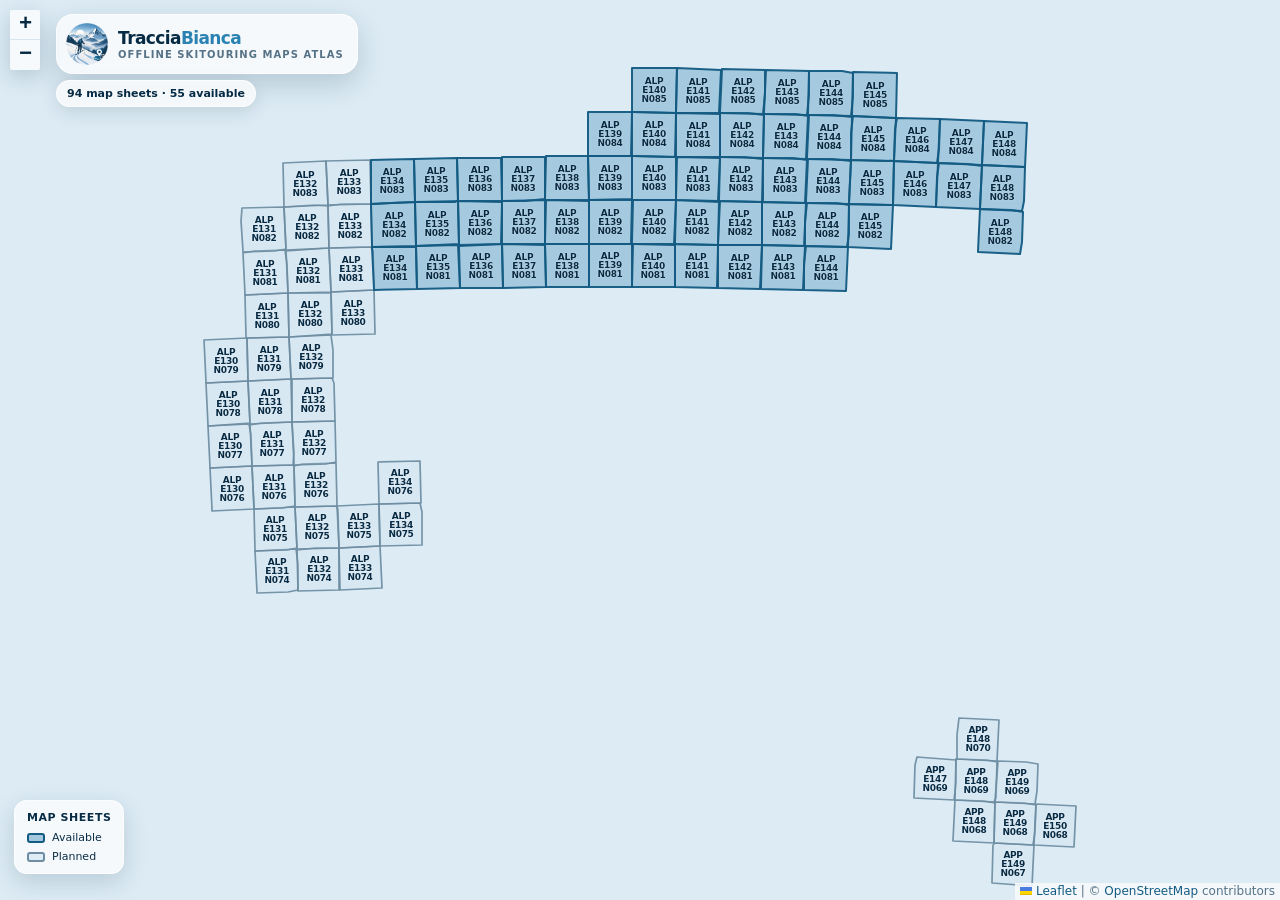
==== docs/index.html @ 2f518b15 "Updated Atlas extent, additional cells for western alps and central appennini, prepared for future w" ====
<!doctype html>
<html lang="en">
<head>
  <meta charset="utf-8">
  <meta name="viewport" content="width=device-width, initial-scale=1, viewport-fit=cover">
  <meta name="theme-color" content="#062A43">
  <meta name="description" content="Explore and download TracciaBianca offline ski touring maps across Italy.">
  <title>TracciaBianca Interactive Map</title>
  <link rel="icon" href="./assets/TracciaBianca_LogoCirlce.png" type="image/png">
  <link rel="stylesheet" href="./vendor/leaflet/leaflet.css">
  <link rel="stylesheet" href="./app.css?v=20261029-7">
</head>
<body>
  <a class="skip-link" href="#map">Skip to the map</a>
  <main class="app" id="app">
    <section class="map-shell" aria-label="TracciaBianca atlas map">
      <div id="map" tabindex="0" aria-label="Interactive map of TracciaBianca map sheets"></div>

      <header class="brand-panel" aria-label="TracciaBianca">
        <img src="./assets/TracciaBianca_LogoCirlce.png" alt="" width="42" height="42">
        <div>
          <p class="wordmark"><span>Traccia</span>Bianca</p>
          <p class="brand-subtitle">Offline Skitouring Maps Atlas</p>
        </div>
      </header>

      <div class="atlas-summary" id="atlas-summary" aria-live="polite">Loading atlas…</div>

      <section class="legend" aria-label="Map legend">
        <h2>Map sheets</h2>
        <div><span class="legend-swatch available"></span>Available</div>
        <div><span class="legend-swatch pending"></span>Planned</div>
      </section>

      <div class="loading-state" id="loading-state" role="status">
        <span class="spinner" aria-hidden="true"></span>
        <span>Loading the map atlas…</span>
      </div>

      <div class="error-state" id="error-state" role="alert" hidden>
        <strong>The atlas could not be loaded.</strong>
        <span>Please refresh the page or try again later.</span>
      </div>
    </section>

    <aside class="details-panel" id="details-panel" aria-labelledby="details-title" aria-hidden="true">
      <div class="panel-handle" aria-hidden="true"></div>
      <button class="close-button" id="close-panel" type="button" aria-label="Close map-sheet details">
        <span aria-hidden="true">×</span>
      </button>

      <div class="details-content">
        <p class="eyebrow">Selected map sheet</p>
        <h1 id="details-title">Map-sheet details</h1>
        <p class="locality" id="details-locality"></p>
        <span class="status-badge" id="details-status"></span>

        <dl class="metadata-list">
          <div><dt>MBTiles coverage</dt><dd>35 × 35 km</dd></div>
          <div><dt>Edition</dt><dd id="details-edition">—</dd></div>
          <div><dt>Zoom range</dt><dd id="details-zoom">—</dd></div>
          <div><dt>File</dt><dd id="details-file">—</dd></div>
          <div><dt>Download size</dt><dd id="details-size">—</dd></div>
        </dl>

        <section class="checksum-block" id="checksum-block" hidden>
          <div class="checksum-heading">
            <h2>SHA-256</h2>
            <button id="copy-checksum" type="button">Copy</button>
          </div>
          <code id="details-checksum"></code>
          <p class="copy-feedback" id="copy-feedback" aria-live="polite"></p>
        </section>

        <a class="download-button" id="download-button" target="_blank" rel="noopener" hidden>
          Download MBTiles
          <span aria-hidden="true">↗</span>
        </a>
        <p class="unavailable-message" id="unavailable-message" hidden>
          Download not available yet. This map sheet is still being prepared.
        </p>
      </div>
    </aside>
  </main>

  <noscript>This interactive map requires JavaScript.</noscript>
  <script src="./vendor/leaflet/leaflet.js"></script>
  <script src="./app.js?v=20261029-6"></script>
</body>
</html>
---- docs/vendor/leaflet/leaflet.css ----
/* required styles */

.leaflet-pane,
.leaflet-tile,
.leaflet-marker-icon,
.leaflet-marker-shadow,
.leaflet-tile-container,
.leaflet-pane > svg,
.leaflet-pane > canvas,
.leaflet-zoom-box,
.leaflet-image-layer,
.leaflet-layer {
	position: absolute;
	left: 0;
	top: 0;
	}
.leaflet-container {
	overflow: hidden;
	}
.leaflet-tile,
.leaflet-marker-icon,
.leaflet-marker-shadow {
	-webkit-user-select: none;
	   -moz-user-select: none;
	        user-select: none;
	  -webkit-user-drag: none;
	}
/* Prevents IE11 from highlighting tiles in blue */
.leaflet-tile::selection {
	background: transparent;
}
/* Safari renders non-retina tile on retina better with this, but Chrome is worse */
.leaflet-safari .leaflet-tile {
	image-rendering: -webkit-optimize-contrast;
	}
/* hack that prevents hw layers "stretching" when loading new tiles */
.leaflet-safari .leaflet-tile-container {
	width: 1600px;
	height: 1600px;
	-webkit-transform-origin: 0 0;
	}
.leaflet-marker-icon,
.leaflet-marker-shadow {
	display: block;
	}
/* .leaflet-container svg: reset svg max-width decleration shipped in Joomla! (joomla.org) 3.x */
/* .leaflet-container img: map is broken in FF if you have max-width: 100% on tiles */
.leaflet-container .leaflet-overlay-pane svg {
	max-width: none !important;
	max-height: none !important;
	}
.leaflet-container .leaflet-marker-pane img,
.leaflet-container .leaflet-shadow-pane img,
.leaflet-container .leaflet-tile-pane img,
.leaflet-container img.leaflet-image-layer,
.leaflet-container .leaflet-tile {
	max-width: none !important;
	max-height: none !important;
	width: auto;
	padding: 0;
	}

.leaflet-container img.leaflet-tile {
	/* See: https://bugs.chromium.org/p/chromium/issues/detail?id=600120 */
	mix-blend-mode: plus-lighter;
}

.leaflet-container.leaflet-touch-zoom {
	-ms-touch-action: pan-x pan-y;
	touch-action: pan-x pan-y;
	}
.leaflet-container.leaflet-touch-drag {
	-ms-touch-action: pinch-zoom;
	/* Fallback for FF which doesn't support pinch-zoom */
	touch-action: none;
	touch-action: pinch-zoom;
}
.leaflet-container.leaflet-touch-drag.leaflet-touch-zoom {
	-ms-touch-action: none;
	touch-action: none;
}
.leaflet-container {
	-webkit-tap-highlight-color: transparent;
}
.leaflet-container a {
	-webkit-tap-highlight-color: rgba(51, 181, 229, 0.4);
}
.leaflet-tile {
	filter: inherit;
	visibility: hidden;
	}
.leaflet-tile-loaded {
	visibility: inherit;
	}
.leaflet-zoom-box {
	width: 0;
	height: 0;
	-moz-box-sizing: border-box;
	     box-sizing: border-box;
	z-index: 800;
	}
/* workaround for https://bugzilla.mozilla.org/show_bug.cgi?id=888319 */
.leaflet-overlay-pane svg {
	-moz-user-select: none;
	}

.leaflet-pane         { z-index: 400; }

.leaflet-tile-pane    { z-index: 200; }
.leaflet-overlay-pane { z-index: 400; }
.leaflet-shadow-pane  { z-index: 500; }
.leaflet-marker-pane  { z-index: 600; }
.leaflet-tooltip-pane   { z-index: 650; }
.leaflet-popup-pane   { z-index: 700; }

.leaflet-map-pane canvas { z-index: 100; }
.leaflet-map-pane svg    { z-index: 200; }

.leaflet-vml-shape {
	width: 1px;
	height: 1px;
	}
.lvml {
	behavior: url(#default#VML);
	display: inline-block;
	position: absolute;
	}


/* control positioning */

.leaflet-control {
	position: relative;
	z-index: 800;
	pointer-events: visiblePainted; /* IE 9-10 doesn't have auto */
	pointer-events: auto;
	}
.leaflet-top,
.leaflet-bottom {
	position: absolute;
	z-index: 1000;
	pointer-events: none;
	}
.leaflet-top {
	top: 0;
	}
.leaflet-right {
	right: 0;
	}
.leaflet-bottom {
	bottom: 0;
	}
.leaflet-left {
	left: 0;
	}
.leaflet-control {
	float: left;
	clear: both;
	}
.leaflet-right .leaflet-control {
	float: right;
	}
.leaflet-top .leaflet-control {
	margin-top: 10px;
	}
.leaflet-bottom .leaflet-control {
	margin-bottom: 10px;
	}
.leaflet-left .leaflet-control {
	margin-left: 10px;
	}
.leaflet-right .leaflet-control {
	margin-right: 10px;
	}


/* zoom and fade animations */

.leaflet-fade-anim .leaflet-popup {
	opacity: 0;
	-webkit-transition: opacity 0.2s linear;
	   -moz-transition: opacity 0.2s linear;
	        transition: opacity 0.2s linear;
	}
.leaflet-fade-anim .leaflet-map-pane .leaflet-popup {
	opacity: 1;
	}
.leaflet-zoom-animated {
	-webkit-transform-origin: 0 0;
	    -ms-transform-origin: 0 0;
	        transform-origin: 0 0;
	}
svg.leaflet-zoom-animated {
	will-change: transform;
}

.leaflet-zoom-anim .leaflet-zoom-animated {
	-webkit-transition: -webkit-transform 0.25s cubic-bezier(0,0,0.25,1);
	   -moz-transition:    -moz-transform 0.25s cubic-bezier(0,0,0.25,1);
	        transition:         transform 0.25s cubic-bezier(0,0,0.25,1);
	}
.leaflet-zoom-anim .leaflet-tile,
.leaflet-pan-anim .leaflet-tile {
	-webkit-transition: none;
	   -moz-transition: none;
	        transition: none;
	}

.leaflet-zoom-anim .leaflet-zoom-hide {
	visibility: hidden;
	}


/* cursors */

.leaflet-interactive {
	cursor: pointer;
	}
.leaflet-grab {
	cursor: -webkit-grab;
	cursor:    -moz-grab;
	cursor:         grab;
	}
.leaflet-crosshair,
.leaflet-crosshair .leaflet-interactive {
	cursor: crosshair;
	}
.leaflet-popup-pane,
.leaflet-control {
	cursor: auto;
	}
.leaflet-dragging .leaflet-grab,
.leaflet-dragging .leaflet-grab .leaflet-interactive,
.leaflet-dragging .leaflet-marker-draggable {
	cursor: move;
	cursor: -webkit-grabbing;
	cursor:    -moz-grabbing;
	cursor:         grabbing;
	}

/* marker & overlays interactivity */
.leaflet-marker-icon,
.leaflet-marker-shadow,
.leaflet-image-layer,
.leaflet-pane > svg path,
.leaflet-tile-container {
	pointer-events: none;
	}

.leaflet-marker-icon.leaflet-interactive,
.leaflet-image-layer.leaflet-interactive,
.leaflet-pane > svg path.leaflet-interactive,
svg.leaflet-image-layer.leaflet-interactive path {
	pointer-events: visiblePainted; /* IE 9-10 doesn't have auto */
	pointer-events: auto;
	}

/* visual tweaks */

.leaflet-container {
	background: #ddd;
	outline-offset: 1px;
	}
.leaflet-container a {
	color: #0078A8;
	}
.leaflet-zoom-box {
	border: 2px dotted #38f;
	background: rgba(255,255,255,0.5);
	}


/* general typography */
.leaflet-container {
	font-family: "Helvetica Neue", Arial, Helvetica, sans-serif;
	font-size: 12px;
	font-size: 0.75rem;
	line-height: 1.5;
	}


/* general toolbar styles */

.leaflet-bar {
	box-shadow: 0 1px 5px rgba(0,0,0,0.65);
	border-radius: 4px;
	}
.leaflet-bar a {
	background-color: #fff;
	border-bottom: 1px solid #ccc;
	width: 26px;
	height: 26px;
	line-height: 26px;
	display: block;
	text-align: center;
	text-decoration: none;
	color: black;
	}
.leaflet-bar a,
.leaflet-control-layers-toggle {
	background-position: 50% 50%;
	background-repeat: no-repeat;
	display: block;
	}
.leaflet-bar a:hover,
.leaflet-bar a:focus {
	background-color: #f4f4f4;
	}
.leaflet-bar a:first-child {
	border-top-left-radius: 4px;
	border-top-right-radius: 4px;
	}
.leaflet-bar a:last-child {
	border-bottom-left-radius: 4px;
	border-bottom-right-radius: 4px;
	border-bottom: none;
	}
.leaflet-bar a.leaflet-disabled {
	cursor: default;
	background-color: #f4f4f4;
	color: #bbb;
	}

.leaflet-touch .leaflet-bar a {
	width: 30px;
	height: 30px;
	line-height: 30px;
	}
.leaflet-touch .leaflet-bar a:first-child {
	border-top-left-radius: 2px;
	border-top-right-radius: 2px;
	}
.leaflet-touch .leaflet-bar a:last-child {
	border-bottom-left-radius: 2px;
	border-bottom-right-radius: 2px;
	}

/* zoom control */

.leaflet-control-zoom-in,
.leaflet-control-zoom-out {
	font: bold 18px 'Lucida Console', Monaco, monospace;
	text-indent: 1px;
	}

.leaflet-touch .leaflet-control-zoom-in, .leaflet-touch .leaflet-control-zoom-out  {
	font-size: 22px;
	}


/* layers control */

.leaflet-control-layers {
	box-shadow: 0 1px 5px rgba(0,0,0,0.4);
	background: #fff;
	border-radius: 5px;
	}
.leaflet-control-layers-toggle {
	background-image: url(images/layers.png);
	width: 36px;
	height: 36px;
	}
.leaflet-retina .leaflet-control-layers-toggle {
	background-image: url(images/layers-2x.png);
	background-size: 26px 26px;
	}
.leaflet-touch .leaflet-control-layers-toggle {
	width: 44px;
	height: 44px;
	}
.leaflet-control-layers .leaflet-control-layers-list,
.leaflet-control-layers-expanded .leaflet-control-layers-toggle {
	display: none;
	}
.leaflet-control-layers-expanded .leaflet-control-layers-list {
	display: block;
	position: relative;
	}
.leaflet-control-layers-expanded {
	padding: 6px 10px 6px 6px;
	color: #333;
	background: #fff;
	}
.leaflet-control-layers-scrollbar {
	overflow-y: scroll;
	overflow-x: hidden;
	padding-right: 5px;
	}
.leaflet-control-layers-selector {
	margin-top: 2px;
	position: relative;
	top: 1px;
	}
.leaflet-control-layers label {
	display: block;
	font-size: 13px;
	font-size: 1.08333em;
	}
.leaflet-control-layers-separator {
	height: 0;
	border-top: 1px solid #ddd;
	margin: 5px -10px 5px -6px;
	}

/* Default icon URLs */
.leaflet-default-icon-path { /* used only in path-guessing heuristic, see L.Icon.Default */
	background-image: url(images/marker-icon.png);
	}


/* attribution and scale controls */

.leaflet-container .leaflet-control-attribution {
	background: #fff;
	background: rgba(255, 255, 255, 0.8);
	margin: 0;
	}
.leaflet-control-attribution,
.leaflet-control-scale-line {
	padding: 0 5px;
	color: #333;
	line-height: 1.4;
	}
.leaflet-control-attribution a {
	text-decoration: none;
	}
.leaflet-control-attribution a:hover,
.leaflet-control-attribution a:focus {
	text-decoration: underline;
	}
.leaflet-attribution-flag {
	display: inline !important;
	vertical-align: baseline !important;
	width: 1em;
	height: 0.6669em;
	}
.leaflet-left .leaflet-control-scale {
	margin-left: 5px;
	}
.leaflet-bottom .leaflet-control-scale {
	margin-bottom: 5px;
	}
.leaflet-control-scale-line {
	border: 2px solid #777;
	border-top: none;
	line-height: 1.1;
	padding: 2px 5px 1px;
	white-space: nowrap;
	-moz-box-sizing: border-box;
	     box-sizing: border-box;
	background: rgba(255, 255, 255, 0.8);
	text-shadow: 1px 1px #fff;
	}
.leaflet-control-scale-line:not(:first-child) {
	border-top: 2px solid #777;
	border-bottom: none;
	margin-top: -2px;
	}
.leaflet-control-scale-line:not(:first-child):not(:last-child) {
	border-bottom: 2px solid #777;
	}

.leaflet-touch .leaflet-control-attribution,
.leaflet-touch .leaflet-control-layers,
.leaflet-touch .leaflet-bar {
	box-shadow: none;
	}
.leaflet-touch .leaflet-control-layers,
.leaflet-touch .leaflet-bar {
	border: 2px solid rgba(0,0,0,0.2);
	background-clip: padding-box;
	}


/* popup */

.leaflet-popup {
	position: absolute;
	text-align: center;
	margin-bottom: 20px;
	}
.leaflet-popup-content-wrapper {
	padding: 1px;
	text-align: left;
	border-radius: 12px;
	}
.leaflet-popup-content {
	margin: 13px 24px 13px 20px;
	line-height: 1.3;
	font-size: 13px;
	font-size: 1.08333em;
	min-height: 1px;
	}
.leaflet-popup-content p {
	margin: 17px 0;
	margin: 1.3em 0;
	}
.leaflet-popup-tip-container {
	width: 40px;
	height: 20px;
	position: absolute;
	left: 50%;
	margin-top: -1px;
	margin-left: -20px;
	overflow: hidden;
	pointer-events: none;
	}
.leaflet-popup-tip {
	width: 17px;
	height: 17px;
	padding: 1px;

	margin: -10px auto 0;
	pointer-events: auto;

	-webkit-transform: rotate(45deg);
	   -moz-transform: rotate(45deg);
	    -ms-transform: rotate(45deg);
	        transform: rotate(45deg);
	}
.leaflet-popup-content-wrapper,
.leaflet-popup-tip {
	background: white;
	color: #333;
	box-shadow: 0 3px 14px rgba(0,0,0,0.4);
	}
.leaflet-container a.leaflet-popup-close-button {
	position: absolute;
	top: 0;
	right: 0;
	border: none;
	text-align: center;
	width: 24px;
	height: 24px;
	font: 16px/24px Tahoma, Verdana, sans-serif;
	color: #757575;
	text-decoration: none;
	background: transparent;
	}
.leaflet-container a.leaflet-popup-close-button:hover,
.leaflet-container a.leaflet-popup-close-button:focus {
	color: #585858;
	}
.leaflet-popup-scrolled {
	overflow: auto;
	}

.leaflet-oldie .leaflet-popup-content-wrapper {
	-ms-zoom: 1;
	}
.leaflet-oldie .leaflet-popup-tip {
	width: 24px;
	margin: 0 auto;

	-ms-filter: "progid:DXImageTransform.Microsoft.Matrix(M11=0.70710678, M12=0.70710678, M21=-0.70710678, M22=0.70710678)";
	filter: progid:DXImageTransform.Microsoft.Matrix(M11=0.70710678, M12=0.70710678, M21=-0.70710678, M22=0.70710678);
	}

.leaflet-oldie .leaflet-control-zoom,
.leaflet-oldie .leaflet-control-layers,
.leaflet-oldie .leaflet-popup-content-wrapper,
.leaflet-oldie .leaflet-popup-tip {
	border: 1px solid #999;
	}


/* div icon */

.leaflet-div-icon {
	background: #fff;
	border: 1px solid #666;
	}


/* Tooltip */
/* Base styles for the element that has a tooltip */
.leaflet-tooltip {
	position: absolute;
	padding: 6px;
	background-color: #fff;
	border: 1px solid #fff;
	border-radius: 3px;
	color: #222;
	white-space: nowrap;
	-webkit-user-select: none;
	-moz-user-select: none;
	-ms-user-select: none;
	user-select: none;
	pointer-events: none;
	box-shadow: 0 1px 3px rgba(0,0,0,0.4);
	}
.leaflet-tooltip.leaflet-interactive {
	cursor: pointer;
	pointer-events: auto;
	}
.leaflet-tooltip-top:before,
.leaflet-tooltip-bottom:before,
.leaflet-tooltip-left:before,
.leaflet-tooltip-right:before {
	position: absolute;
	pointer-events: none;
	border: 6px solid transparent;
	background: transparent;
	content: "";
	}

/* Directions */

.leaflet-tooltip-bottom {
	margin-top: 6px;
}
.leaflet-tooltip-top {
	margin-top: -6px;
}
.leaflet-tooltip-bottom:before,
.leaflet-tooltip-top:before {
	left: 50%;
	margin-left: -6px;
	}
.leaflet-tooltip-top:before {
	bottom: 0;
	margin-bottom: -12px;
	border-top-color: #fff;
	}
.leaflet-tooltip-bottom:before {
	top: 0;
	margin-top: -12px;
	margin-left: -6px;
	border-bottom-color: #fff;
	}
.leaflet-tooltip-left {
	margin-left: -6px;
}
.leaflet-tooltip-right {
	margin-left: 6px;
}
.leaflet-tooltip-left:before,
.leaflet-tooltip-right:before {
	top: 50%;
	margin-top: -6px;
	}
.leaflet-tooltip-left:before {
	right: 0;
	margin-right: -12px;
	border-left-color: #fff;
	}
.leaflet-tooltip-right:before {
	left: 0;
	margin-left: -12px;
	border-right-color: #fff;
	}

/* Printing */

@media print {
	/* Prevent printers from removing background-images of controls. */
	.leaflet-control {
		-webkit-print-color-adjust: exact;
		print-color-adjust: exact;
		}
	}
---- docs/app.css ----
:root {
  --deep-navy: #062a43;
  --mountain-blue: #145b83;
  --alpine-blue: #2a82b3;
  --sky-blue: #73acd1;
  --ice-blue: #c9e1f1;
  --snow-white: #f8fafc;
  --dark-text: #082c45;
  --muted-text: #557287;
  --line: #d6e5ee;
  --panel-width: 380px;
  color-scheme: light;
  font-family: Inter, ui-sans-serif, system-ui, -apple-system, BlinkMacSystemFont, "Segoe UI", sans-serif;
}

* { box-sizing: border-box; }

[hidden] { display: none !important; }

html,
body {
  width: 100%;
  height: 100%;
  margin: 0;
  overflow: hidden;
  background: var(--deep-navy);
  color: var(--dark-text);
}

button,
a { font: inherit; }

.skip-link {
  position: fixed;
  z-index: 5000;
  top: 8px;
  left: 8px;
  padding: 10px 14px;
  border-radius: 10px;
  color: var(--snow-white);
  background: var(--deep-navy);
  transform: translateY(-160%);
  transition: transform 160ms ease;
}

.skip-link:focus { transform: translateY(0); }

.app {
  display: grid;
  grid-template-columns: minmax(0, 1fr) 0;
  width: 100%;
  height: 100%;
  min-height: 440px;
  transition: grid-template-columns 220ms ease;
}

.app.panel-open { grid-template-columns: minmax(0, 1fr) var(--panel-width); }

.map-shell {
  position: relative;
  min-width: 0;
  min-height: 0;
  overflow: hidden;
  background: var(--ice-blue);
}

#map {
  position: absolute;
  inset: 0;
  width: 100%;
  height: 100%;
  background: #dcebf4;
}

#map:focus-visible {
  outline: 3px solid var(--sky-blue);
  outline-offset: -3px;
}

.brand-panel {
  position: absolute;
  z-index: 800;
  top: max(14px, env(safe-area-inset-top));
  left: max(56px, calc(14px + env(safe-area-inset-left)));
  display: flex;
  align-items: center;
  gap: 10px;
  min-width: 210px;
  padding: 8px 13px 8px 9px;
  border: 1px solid rgb(255 255 255 / 78%);
  border-radius: 17px;
  background: rgb(248 250 252 / 94%);
  box-shadow: 0 10px 28px rgb(6 42 67 / 18%);
  backdrop-filter: blur(10px);
}

.brand-panel img { flex: none; }

.wordmark,
.brand-subtitle { margin: 0; }

.wordmark {
  color: var(--alpine-blue);
  font-size: 17px;
  font-weight: 760;
  letter-spacing: -.035em;
}

.wordmark span { color: var(--deep-navy); }

.brand-subtitle {
  margin-top: 1px;
  color: var(--muted-text);
  font-size: 10px;
  font-weight: 700;
  letter-spacing: .105em;
  text-transform: uppercase;
}

.atlas-summary {
  position: absolute;
  z-index: 800;
  top: max(80px, calc(80px + env(safe-area-inset-top)));
  left: max(56px, calc(14px + env(safe-area-inset-left)));
  padding: 6px 10px;
  border: 1px solid rgb(255 255 255 / 70%);
  border-radius: 999px;
  color: var(--deep-navy);
  background: rgb(248 250 252 / 91%);
  box-shadow: 0 6px 18px rgb(6 42 67 / 12%);
  font-size: 11px;
  font-weight: 700;
  pointer-events: none;
}

.legend {
  position: absolute;
  z-index: 800;
  bottom: max(26px, calc(14px + env(safe-area-inset-bottom)));
  left: max(14px, env(safe-area-inset-left));
  display: grid;
  gap: 6px;
  padding: 10px 12px;
  border: 1px solid rgb(255 255 255 / 78%);
  border-radius: 13px;
  color: var(--dark-text);
  background: rgb(248 250 252 / 94%);
  box-shadow: 0 8px 24px rgb(6 42 67 / 16%);
  font-size: 11px;
  backdrop-filter: blur(8px);
}

.legend h2 {
  margin: 0 0 1px;
  font-size: 11px;
  letter-spacing: .05em;
  text-transform: uppercase;
}

.legend div { display: flex; align-items: center; gap: 7px; }

.legend-swatch {
  width: 18px;
  height: 10px;
  border: 2px solid var(--mountain-blue);
  border-radius: 3px;
}

.legend-swatch.available { background: rgb(42 130 179 / 42%); }
.legend-swatch.pending { border-color: #6d8ca1; background: rgb(201 225 241 / 58%); }

.loading-state,
.error-state {
  position: absolute;
  z-index: 900;
  top: 50%;
  left: 50%;
  display: flex;
  align-items: center;
  gap: 11px;
  max-width: min(360px, calc(100% - 32px));
  padding: 14px 18px;
  border: 1px solid rgb(255 255 255 / 80%);
  border-radius: 16px;
  background: rgb(248 250 252 / 96%);
  box-shadow: 0 18px 50px rgb(6 42 67 / 22%);
  transform: translate(-50%, -50%);
}

.spinner {
  width: 20px;
  height: 20px;
  border: 3px solid var(--ice-blue);
  border-top-color: var(--alpine-blue);
  border-radius: 50%;
  animation: spin 800ms linear infinite;
}

@keyframes spin { to { transform: rotate(360deg); } }

.error-state { flex-direction: column; align-items: flex-start; color: var(--deep-navy); }
.error-state span { color: var(--muted-text); font-size: 13px; }

.details-panel {
  position: relative;
  z-index: 1200;
  min-width: 0;
  height: 100%;
  overflow: hidden auto;
  border-left: 1px solid var(--line);
  background: var(--snow-white);
  box-shadow: -12px 0 30px rgb(6 42 67 / 13%);
  opacity: 0;
  transform: translateX(32px);
  visibility: hidden;
  transition: opacity 180ms ease, transform 220ms ease, visibility 220ms;
}

.app.panel-open .details-panel {
  opacity: 1;
  transform: translateX(0);
  visibility: visible;
}

.details-content { padding: 44px 30px 36px; }

.close-button {
  position: absolute;
  z-index: 2;
  top: 13px;
  right: 14px;
  display: grid;
  place-items: center;
  width: 34px;
  height: 34px;
  padding: 0;
  border: 1px solid var(--line);
  border-radius: 50%;
  color: var(--deep-navy);
  background: #fff;
  cursor: pointer;
}

.close-button span { margin-top: -2px; font-size: 25px; line-height: 1; }
.close-button:hover { background: var(--ice-blue); }

button:focus-visible,
a:focus-visible,
.map-sheet:focus-visible {
  outline: 3px solid var(--sky-blue);
  outline-offset: 3px;
}

.eyebrow {
  margin: 0 0 9px;
  color: var(--alpine-blue);
  font-size: 11px;
  font-weight: 800;
  letter-spacing: .12em;
  text-transform: uppercase;
}

.details-content h1 {
  max-width: 300px;
  margin: 0;
  color: var(--deep-navy);
  font-size: clamp(22px, 2.2vw, 29px);
  line-height: 1.08;
  letter-spacing: -.035em;
  overflow-wrap: anywhere;
}

.locality {
  margin: 8px 0 12px;
  color: var(--mountain-blue);
  font-size: 17px;
  font-weight: 650;
}

.status-badge {
  display: inline-flex;
  align-items: center;
  padding: 5px 9px;
  border-radius: 999px;
  color: var(--mountain-blue);
  background: var(--ice-blue);
  font-size: 11px;
  font-weight: 800;
  letter-spacing: .04em;
  text-transform: uppercase;
}

.status-badge.is-published { color: #fff; background: var(--alpine-blue); }

.metadata-list { margin: 26px 0; border-top: 1px solid var(--line); }

.metadata-list div {
  display: grid;
  grid-template-columns: 132px minmax(0, 1fr);
  gap: 12px;
  padding: 11px 0;
  border-bottom: 1px solid var(--line);
}

.metadata-list dt { color: var(--muted-text); font-size: 12px; }
.metadata-list dd { margin: 0; color: var(--dark-text); font-size: 12px; font-weight: 670; overflow-wrap: anywhere; }

.checksum-block {
  margin: 8px 0 22px;
  padding: 12px;
  border: 1px solid var(--line);
  border-radius: 12px;
  background: #eef6fa;
}

.checksum-heading { display: flex; align-items: center; justify-content: space-between; gap: 12px; }
.checksum-heading h2 { margin: 0; color: var(--deep-navy); font-size: 11px; letter-spacing: .06em; }
.checksum-heading button { padding: 3px 7px; border: 0; color: var(--alpine-blue); background: transparent; font-size: 11px; font-weight: 800; cursor: pointer; }
.checksum-block code { display: block; margin-top: 8px; color: var(--mountain-blue); font-size: 10px; line-height: 1.55; overflow-wrap: anywhere; }
.copy-feedback { min-height: 13px; margin: 5px 0 0; color: var(--muted-text); font-size: 10px; }

.download-button {
  display: flex;
  align-items: center;
  justify-content: space-between;
  gap: 14px;
  width: 100%;
  padding: 14px 16px;
  border-radius: 13px;
  color: #fff;
  background: var(--deep-navy);
  box-shadow: 0 9px 24px rgb(6 42 67 / 20%);
  font-size: 14px;
  font-weight: 800;
  text-decoration: none;
}

.download-button:hover { background: var(--mountain-blue); }
.download-button[hidden] { display: none; }

.unavailable-message {
  margin: 0;
  padding: 14px;
  border: 1px solid var(--line);
  border-radius: 13px;
  color: var(--mountain-blue);
  background: #edf5fa;
  font-size: 13px;
  line-height: 1.5;
}

.panel-handle { display: none; }

.cell-label-wrapper {
  background: transparent;
  border: 0;
}

.cell-label {
  position: absolute;
  left: 0;
  top: 0;
  transform: translate(-50%, -50%);
  display: grid;
  place-items: center;
  width: var(--label-width, 112px);
  color: var(--deep-navy);
  font-weight: 820;
  line-height: 1.05;
  text-align: center;
  text-shadow: 0 1px 1px rgb(255 255 255 / 95%), 0 0 3px #fff, 0 0 7px #fff;
  pointer-events: none;
}

.cell-label .compact { display: block; width: 100%; font-size: var(--compact-font-size, 7px); letter-spacing: -.035em; line-height: 1; white-space: pre-line; text-shadow: 0 0 1px #fff; }
.cell-label .detailed { display: none; width: 100%; font-size: 10px; line-height: 1.1; }
.cell-label .detailed strong { display: block; margin-bottom: 3px; font-size: 9px; font-weight: 800; line-height: 1; white-space: pre-line; }
.cell-label .detailed span { display: block; overflow-wrap: break-word; }
.cell-label.is-detailed .compact { display: none; }
.cell-label.is-detailed .detailed { display: block; }

.leaflet-container { font-family: inherit; }
.leaflet-control-zoom { border: 0 !important; box-shadow: 0 7px 22px rgb(6 42 67 / 19%) !important; }
.leaflet-control-zoom a { color: var(--deep-navy) !important; border-color: var(--line) !important; background: rgb(248 250 252 / 96%) !important; }
.leaflet-control-zoom a:hover { background: var(--ice-blue) !important; }
.leaflet-control-attribution { color: var(--muted-text); background: rgb(248 250 252 / 88%) !important; }
.leaflet-control-attribution a { color: var(--mountain-blue); }
.map-sheet { cursor: pointer; }

@media (max-width: 720px) {
  .app,
  .app.panel-open {
    grid-template-columns: minmax(0, 1fr);
    grid-template-rows: minmax(0, 1fr) 0;
    transition: grid-template-rows 220ms ease;
  }

  .app.panel-open { grid-template-rows: minmax(260px, 58%) minmax(240px, 42%); }

  .details-panel {
    grid-row: 2;
    height: 100%;
    border-top: 1px solid var(--line);
    border-left: 0;
    border-radius: 20px 20px 0 0;
    box-shadow: 0 -12px 32px rgb(6 42 67 / 16%);
    transform: translateY(32px);
  }

  .panel-handle {
    display: block;
    width: 42px;
    height: 4px;
    margin: 8px auto 0;
    border-radius: 999px;
    background: var(--ice-blue);
  }

  .details-content { padding: 22px 22px max(28px, env(safe-area-inset-bottom)); }
  .close-button { top: 10px; }
  .details-content h1 { max-width: calc(100% - 30px); font-size: 22px; }
  .metadata-list { margin: 18px 0; }
  .metadata-list div { grid-template-columns: 122px minmax(0, 1fr); padding: 8px 0; }

  .brand-panel {
    top: max(9px, env(safe-area-inset-top));
    left: max(49px, calc(9px + env(safe-area-inset-left)));
    min-width: 0;
    padding: 6px 10px 6px 7px;
    border-radius: 14px;
  }

  .brand-panel img { width: 35px; height: 35px; }
  .wordmark { font-size: 15px; }
  .brand-subtitle { font-size: 8px; }
  .atlas-summary { top: max(65px, calc(65px + env(safe-area-inset-top))); left: max(49px, calc(9px + env(safe-area-inset-left))); }
  .legend { bottom: 24px; padding: 8px 9px; }
  .legend h2 { display: none; }
}

@media (max-width: 420px) {
  .brand-subtitle { display: none; }
  .atlas-summary { max-width: calc(100% - 66px); overflow: hidden; text-overflow: ellipsis; white-space: nowrap; }
  .legend { font-size: 10px; }
  .legend-swatch { width: 14px; }
}

@media (prefers-reduced-motion: reduce) {
  *, *::before, *::after { scroll-behavior: auto !important; animation-duration: .01ms !important; transition-duration: .01ms !important; }
}
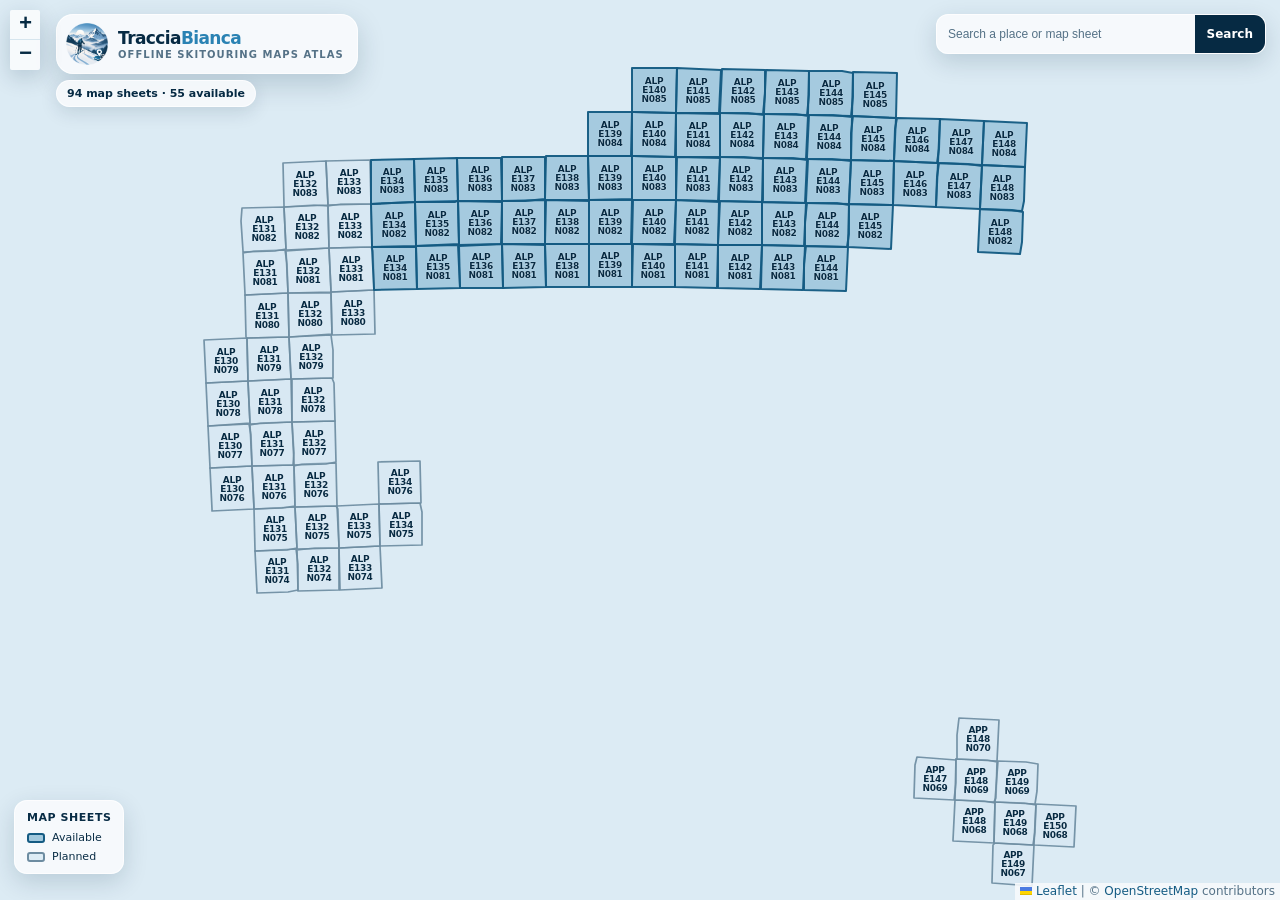
==== commit 299472eb: "Updated Interactive Map Sheets Index with search bar and auto-zoom" ====
--- a/docs/index.html
+++ b/docs/index.html
@@ -8,7 +8,7 @@
   <title>TracciaBianca Interactive Map</title>
   <link rel="icon" href="./assets/TracciaBianca_LogoCirlce.png" type="image/png">
   <link rel="stylesheet" href="./vendor/leaflet/leaflet.css">
-  <link rel="stylesheet" href="./app.css?v=20261029-7">
+  <link rel="stylesheet" href="./app.css?v=20261030-5">
 </head>
 <body>
   <a class="skip-link" href="#map">Skip to the map</a>
@@ -25,6 +25,14 @@
       </header>
 
       <div class="atlas-summary" id="atlas-summary" aria-live="polite">Loading atlas…</div>
+
+      <form class="place-search" id="place-search" role="search">
+        <label class="visually-hidden" for="place-search-input">Search a place or map sheet</label>
+        <input id="place-search-input" type="search" autocomplete="off" placeholder="Search a place or map sheet">
+        <button type="submit">Search</button>
+        <p class="search-message" id="search-message" role="status" aria-live="polite" hidden></p>
+        <div class="search-results" id="search-results" role="listbox" hidden></div>
+      </form>
 
       <section class="legend" aria-label="Map legend">
         <h2>Map sheets</h2>
@@ -85,6 +93,6 @@
 
   <noscript>This interactive map requires JavaScript.</noscript>
   <script src="./vendor/leaflet/leaflet.js"></script>
-  <script src="./app.js?v=20261029-6"></script>
+  <script src="./app.js?v=20261030-5"></script>
 </body>
 </html>
--- a/docs/app.css
+++ b/docs/app.css
@@ -30,6 +30,18 @@
 button,
 a { font: inherit; }
 
+.visually-hidden {
+  position: absolute;
+  width: 1px;
+  height: 1px;
+  padding: 0;
+  margin: -1px;
+  overflow: hidden;
+  clip: rect(0, 0, 0, 0);
+  white-space: nowrap;
+  border: 0;
+}
+
 .skip-link {
   position: fixed;
   z-index: 5000;
@@ -132,6 +144,82 @@
   font-weight: 700;
   pointer-events: none;
 }
+
+.place-search {
+  position: absolute;
+  z-index: 810;
+  top: max(14px, calc(14px + env(safe-area-inset-top)));
+  right: max(14px, calc(14px + env(safe-area-inset-right)));
+  display: grid;
+  grid-template-columns: minmax(0, 1fr) auto;
+  width: min(330px, calc(100% - 80px));
+  border: 1px solid rgb(255 255 255 / 78%);
+  border-radius: 12px;
+  background: rgb(248 250 252 / 94%);
+  box-shadow: 0 8px 24px rgb(6 42 67 / 16%);
+  backdrop-filter: blur(8px);
+}
+
+.place-search input {
+  min-width: 0;
+  height: 38px;
+  padding: 0 11px;
+  border: 0;
+  border-radius: 12px 0 0 12px;
+  color: var(--dark-text);
+  background: transparent;
+  outline: 0;
+  font-size: 12px;
+}
+
+.place-search input::placeholder { color: var(--muted-text); }
+.place-search input:focus-visible { box-shadow: inset 0 0 0 3px var(--sky-blue); }
+
+.place-search button {
+  height: 38px;
+  padding: 0 12px;
+  border: 0;
+  border-radius: 0 11px 11px 0;
+  color: #fff;
+  background: var(--deep-navy);
+  font-size: 12px;
+  font-weight: 750;
+  cursor: pointer;
+}
+
+.place-search button:hover { background: var(--mountain-blue); }
+
+.search-message,
+.search-results {
+  grid-column: 1 / -1;
+  margin: 0;
+  border-top: 1px solid var(--line);
+}
+
+.search-message {
+  padding: 9px 11px;
+  color: var(--mountain-blue);
+  font-size: 12px;
+  line-height: 1.35;
+}
+
+.search-results { display: grid; padding: 4px; }
+.search-result {
+  display: grid;
+  gap: 2px;
+  width: 100%;
+  padding: 8px;
+  border: 0;
+  border-radius: 8px;
+  color: var(--dark-text);
+  background: transparent;
+  text-align: left;
+  cursor: pointer;
+}
+.search-result:hover,
+.search-result:focus-visible { background: var(--ice-blue); outline: 0; }
+.search-result strong { font-size: 12px; }
+.search-result span { color: var(--muted-text); font-size: 11px; }
 
 .legend {
   position: absolute;
@@ -434,6 +522,7 @@
   .wordmark { font-size: 15px; }
   .brand-subtitle { font-size: 8px; }
   .atlas-summary { top: max(65px, calc(65px + env(safe-area-inset-top))); left: max(49px, calc(9px + env(safe-area-inset-left))); }
+  .place-search { top: max(9px, calc(9px + env(safe-area-inset-top))); right: max(9px, calc(9px + env(safe-area-inset-right))); width: min(300px, calc(100% - 64px)); }
   .legend { bottom: 24px; padding: 8px 9px; }
   .legend h2 { display: none; }
 }
@@ -441,6 +530,7 @@
 @media (max-width: 420px) {
   .brand-subtitle { display: none; }
   .atlas-summary { max-width: calc(100% - 66px); overflow: hidden; text-overflow: ellipsis; white-space: nowrap; }
+  .place-search { width: calc(100% - 66px); }
   .legend { font-size: 10px; }
   .legend-swatch { width: 14px; }
 }
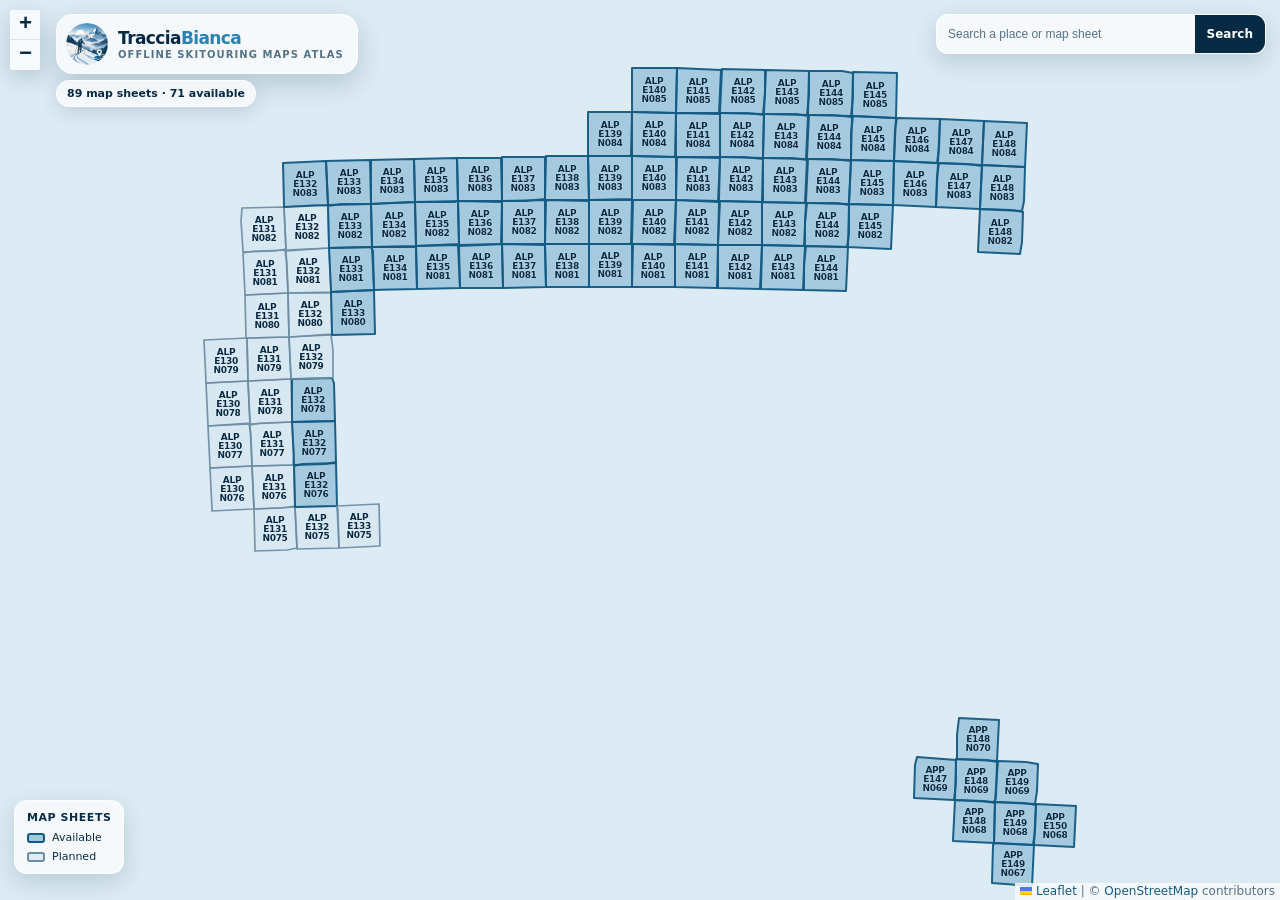
==== commit 035adf12: "Most updated scripts, guides, data, sources. Added France. Included .hgt DEM files generation and ma" ====
--- a/docs/index.html
+++ b/docs/index.html
@@ -8,7 +8,7 @@
   <title>TracciaBianca Interactive Map</title>
   <link rel="icon" href="./assets/TracciaBianca_LogoCirlce.png" type="image/png">
   <link rel="stylesheet" href="./vendor/leaflet/leaflet.css">
-  <link rel="stylesheet" href="./app.css?v=20261030-5">
+  <link rel="stylesheet" href="./app.css?v=20261030-9">
 </head>
 <body>
   <a class="skip-link" href="#map">Skip to the map</a>
@@ -84,6 +84,10 @@
           Download MBTiles
           <span aria-hidden="true">↗</span>
         </a>
+        <a class="download-button" id="elevation-download-button" target="_blank" rel="noopener" hidden>
+          Download elevation DEM
+          <span aria-hidden="true">↗</span>
+        </a>
         <p class="unavailable-message" id="unavailable-message" hidden>
           Download not available yet. This map sheet is still being prepared.
         </p>
@@ -93,6 +97,6 @@
 
   <noscript>This interactive map requires JavaScript.</noscript>
   <script src="./vendor/leaflet/leaflet.js"></script>
-  <script src="./app.js?v=20261030-5"></script>
+  <script src="./app.js?v=20261106-1"></script>
 </body>
 </html>
--- a/docs/app.css
+++ b/docs/app.css
@@ -522,7 +522,12 @@
   .wordmark { font-size: 15px; }
   .brand-subtitle { font-size: 8px; }
   .atlas-summary { top: max(65px, calc(65px + env(safe-area-inset-top))); left: max(49px, calc(9px + env(safe-area-inset-left))); }
-  .place-search { top: max(9px, calc(9px + env(safe-area-inset-top))); right: max(9px, calc(9px + env(safe-area-inset-right))); width: min(300px, calc(100% - 64px)); }
+  .place-search {
+    top: auto;
+    right: max(9px, calc(9px + env(safe-area-inset-right)));
+    bottom: max(24px, calc(14px + env(safe-area-inset-bottom)));
+    width: clamp(150px, calc(100% - 208px), 240px);
+  }
   .legend { bottom: 24px; padding: 8px 9px; }
   .legend h2 { display: none; }
 }
@@ -530,7 +535,7 @@
 @media (max-width: 420px) {
   .brand-subtitle { display: none; }
   .atlas-summary { max-width: calc(100% - 66px); overflow: hidden; text-overflow: ellipsis; white-space: nowrap; }
-  .place-search { width: calc(100% - 66px); }
+  .place-search { width: clamp(150px, calc(100% - 208px), 240px); }
   .legend { font-size: 10px; }
   .legend-swatch { width: 14px; }
 }
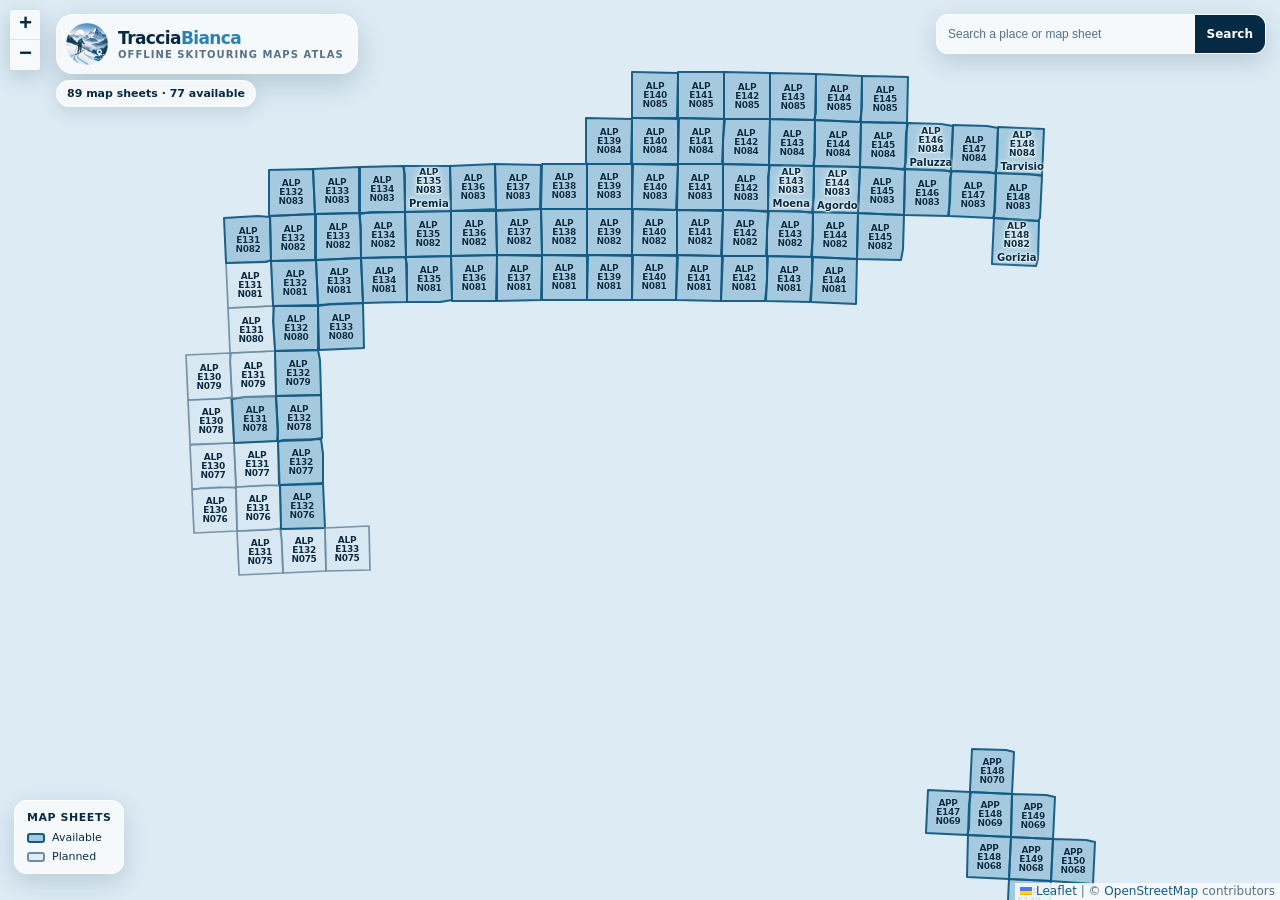
==== commit 3e486bdf: "Maps UI & UX improvements" ====
--- a/docs/index.html
+++ b/docs/index.html
@@ -97,6 +97,6 @@
 
   <noscript>This interactive map requires JavaScript.</noscript>
   <script src="./vendor/leaflet/leaflet.js"></script>
-  <script src="./app.js?v=20261106-1"></script>
+  <script src="./app.js?v=20261110-1"></script>
 </body>
 </html>
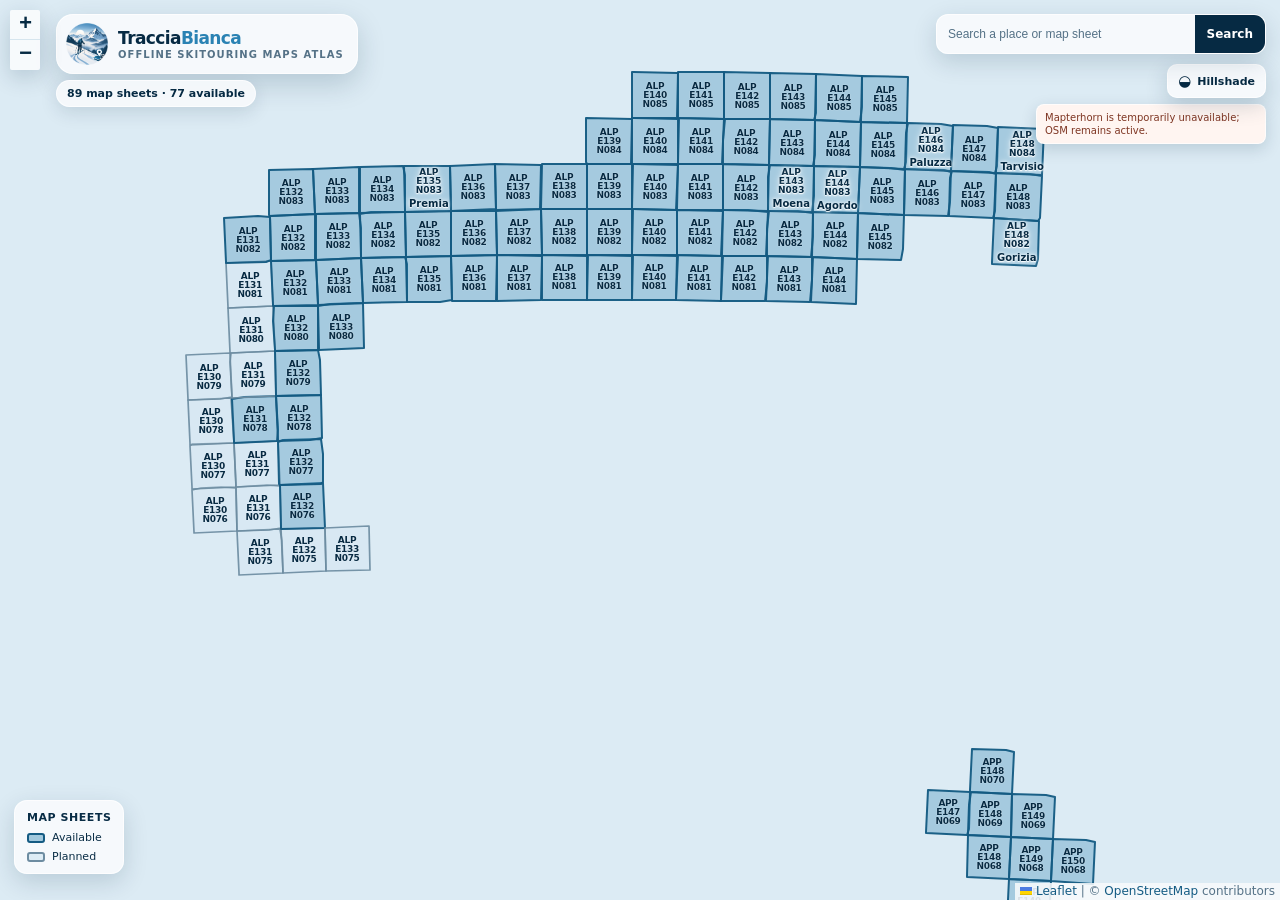
==== commit 710a680b: "Updated leaflet map with hillshaded layer" ====
--- a/docs/index.html
+++ b/docs/index.html
@@ -8,7 +8,7 @@
   <title>TracciaBianca Interactive Map</title>
   <link rel="icon" href="./assets/TracciaBianca_LogoCirlce.png" type="image/png">
   <link rel="stylesheet" href="./vendor/leaflet/leaflet.css">
-  <link rel="stylesheet" href="./app.css?v=20261030-9">
+  <link rel="stylesheet" href="./app.css?v=20261117-1">
 </head>
 <body>
   <a class="skip-link" href="#map">Skip to the map</a>
@@ -33,6 +33,13 @@
         <p class="search-message" id="search-message" role="status" aria-live="polite" hidden></p>
         <div class="search-results" id="search-results" role="listbox" hidden></div>
       </form>
+
+      <div class="terrain-tools" aria-label="Terrain display controls">
+        <button id="hillshade-toggle" type="button" aria-pressed="false">
+          <span aria-hidden="true">◒</span><span>Hillshade</span>
+        </button>
+        <output class="terrain-status" id="terrain-status" role="status" aria-live="polite" hidden></output>
+      </div>
 
       <section class="legend" aria-label="Map legend">
         <h2>Map sheets</h2>
@@ -97,6 +104,6 @@
 
   <noscript>This interactive map requires JavaScript.</noscript>
   <script src="./vendor/leaflet/leaflet.js"></script>
-  <script src="./app.js?v=20261110-1"></script>
+  <script src="./app.js?v=20261117-3"></script>
 </body>
 </html>
--- a/docs/app.css
+++ b/docs/app.css
@@ -147,7 +147,7 @@
 
 .place-search {
   position: absolute;
-  z-index: 810;
+  z-index: 830;
   top: max(14px, calc(14px + env(safe-area-inset-top)));
   right: max(14px, calc(14px + env(safe-area-inset-right)));
   display: grid;
@@ -175,7 +175,7 @@
 .place-search input::placeholder { color: var(--muted-text); }
 .place-search input:focus-visible { box-shadow: inset 0 0 0 3px var(--sky-blue); }
 
-.place-search button {
+.place-search > button[type="submit"] {
   height: 38px;
   padding: 0 12px;
   border: 0;
@@ -187,7 +187,7 @@
   cursor: pointer;
 }
 
-.place-search button:hover { background: var(--mountain-blue); }
+.place-search > button[type="submit"]:hover { background: var(--mountain-blue); }
 
 .search-message,
 .search-results {
@@ -203,23 +203,93 @@
   line-height: 1.35;
 }
 
-.search-results { display: grid; padding: 4px; }
+.search-results {
+  display: grid;
+  gap: 4px;
+  max-height: min(480px, calc(100dvh - 78px - env(safe-area-inset-top)));
+  padding: 6px;
+  overflow-x: hidden;
+  overflow-y: auto;
+  overscroll-behavior: contain;
+  scrollbar-gutter: stable;
+}
 .search-result {
   display: grid;
-  gap: 2px;
+  align-content: start;
+  gap: 4px;
   width: 100%;
-  padding: 8px;
-  border: 0;
+  min-height: 58px;
+  height: auto;
+  padding: 10px 11px;
+  border: 1px solid transparent;
   border-radius: 8px;
   color: var(--dark-text);
-  background: transparent;
+  background: rgb(255 255 255 / 42%);
+  line-height: 1.35;
   text-align: left;
   cursor: pointer;
 }
 .search-result:hover,
-.search-result:focus-visible { background: var(--ice-blue); outline: 0; }
-.search-result strong { font-size: 12px; }
-.search-result span { color: var(--muted-text); font-size: 11px; }
+.search-result:focus-visible {
+  border-color: var(--sky-blue);
+  background: var(--ice-blue);
+  outline: 0;
+}
+.search-result strong,
+.search-result span {
+  display: block;
+  overflow-wrap: anywhere;
+}
+.search-result strong { font-size: 12px; line-height: 1.4; }
+.search-result span { color: var(--muted-text); font-size: 11px; line-height: 1.4; }
+
+.terrain-tools {
+  position: absolute;
+  z-index: 825;
+  top: max(64px, calc(64px + env(safe-area-inset-top)));
+  right: max(14px, calc(14px + env(safe-area-inset-right)));
+  display: grid;
+  justify-items: end;
+  gap: 6px;
+}
+
+.terrain-tools button {
+  display: inline-flex;
+  align-items: center;
+  justify-content: center;
+  gap: 6px;
+  min-height: 34px;
+  padding: 7px 10px;
+  border: 1px solid rgb(255 255 255 / 78%);
+  border-radius: 10px;
+  color: var(--deep-navy);
+  background: rgb(248 250 252 / 94%);
+  box-shadow: 0 7px 22px rgb(6 42 67 / 19%);
+  backdrop-filter: blur(8px);
+  font-size: 11px;
+  font-weight: 800;
+  cursor: pointer;
+}
+
+.terrain-tools button:hover { background: #fff; }
+.terrain-tools button:disabled { opacity: .55; cursor: wait; }
+.terrain-tools button[aria-pressed="true"] { color: #fff; background: var(--mountain-blue); }
+.terrain-tools button:focus-visible { outline: 3px solid var(--sky-blue); outline-offset: 2px; }
+.terrain-tools button span:first-child { font-size: 15px; line-height: 1; }
+
+.terrain-status {
+  max-width: 230px;
+  padding: 6px 8px;
+  border: 1px solid rgb(255 255 255 / 75%);
+  border-radius: 8px;
+  color: var(--mountain-blue);
+  background: rgb(248 250 252 / 96%);
+  box-shadow: 0 5px 16px rgb(6 42 67 / 16%);
+  font-size: 10px;
+  line-height: 1.3;
+}
+
+.terrain-status.is-error { color: #7e3522; background: #fff5f1; }
 
 .legend {
   position: absolute;
@@ -528,6 +598,20 @@
     bottom: max(24px, calc(14px + env(safe-area-inset-bottom)));
     width: clamp(150px, calc(100% - 208px), 240px);
   }
+  .place-search:has(.search-results:not([hidden])),
+  .place-search:has(.search-message:not([hidden])) {
+    width: min(360px, calc(100% - 18px));
+  }
+  .search-results {
+    max-height: min(52dvh, calc(100dvh - 150px - env(safe-area-inset-top) - env(safe-area-inset-bottom)));
+  }
+  .search-result { min-height: 62px; }
+  .terrain-tools {
+    top: max(62px, calc(62px + env(safe-area-inset-top)));
+    right: max(9px, calc(9px + env(safe-area-inset-right)));
+  }
+  .terrain-tools button { min-height: 35px; padding: 6px 8px; }
+  .terrain-status { max-width: min(220px, calc(100vw - 18px)); }
   .legend { bottom: 24px; padding: 8px 9px; }
   .legend h2 { display: none; }
 }
